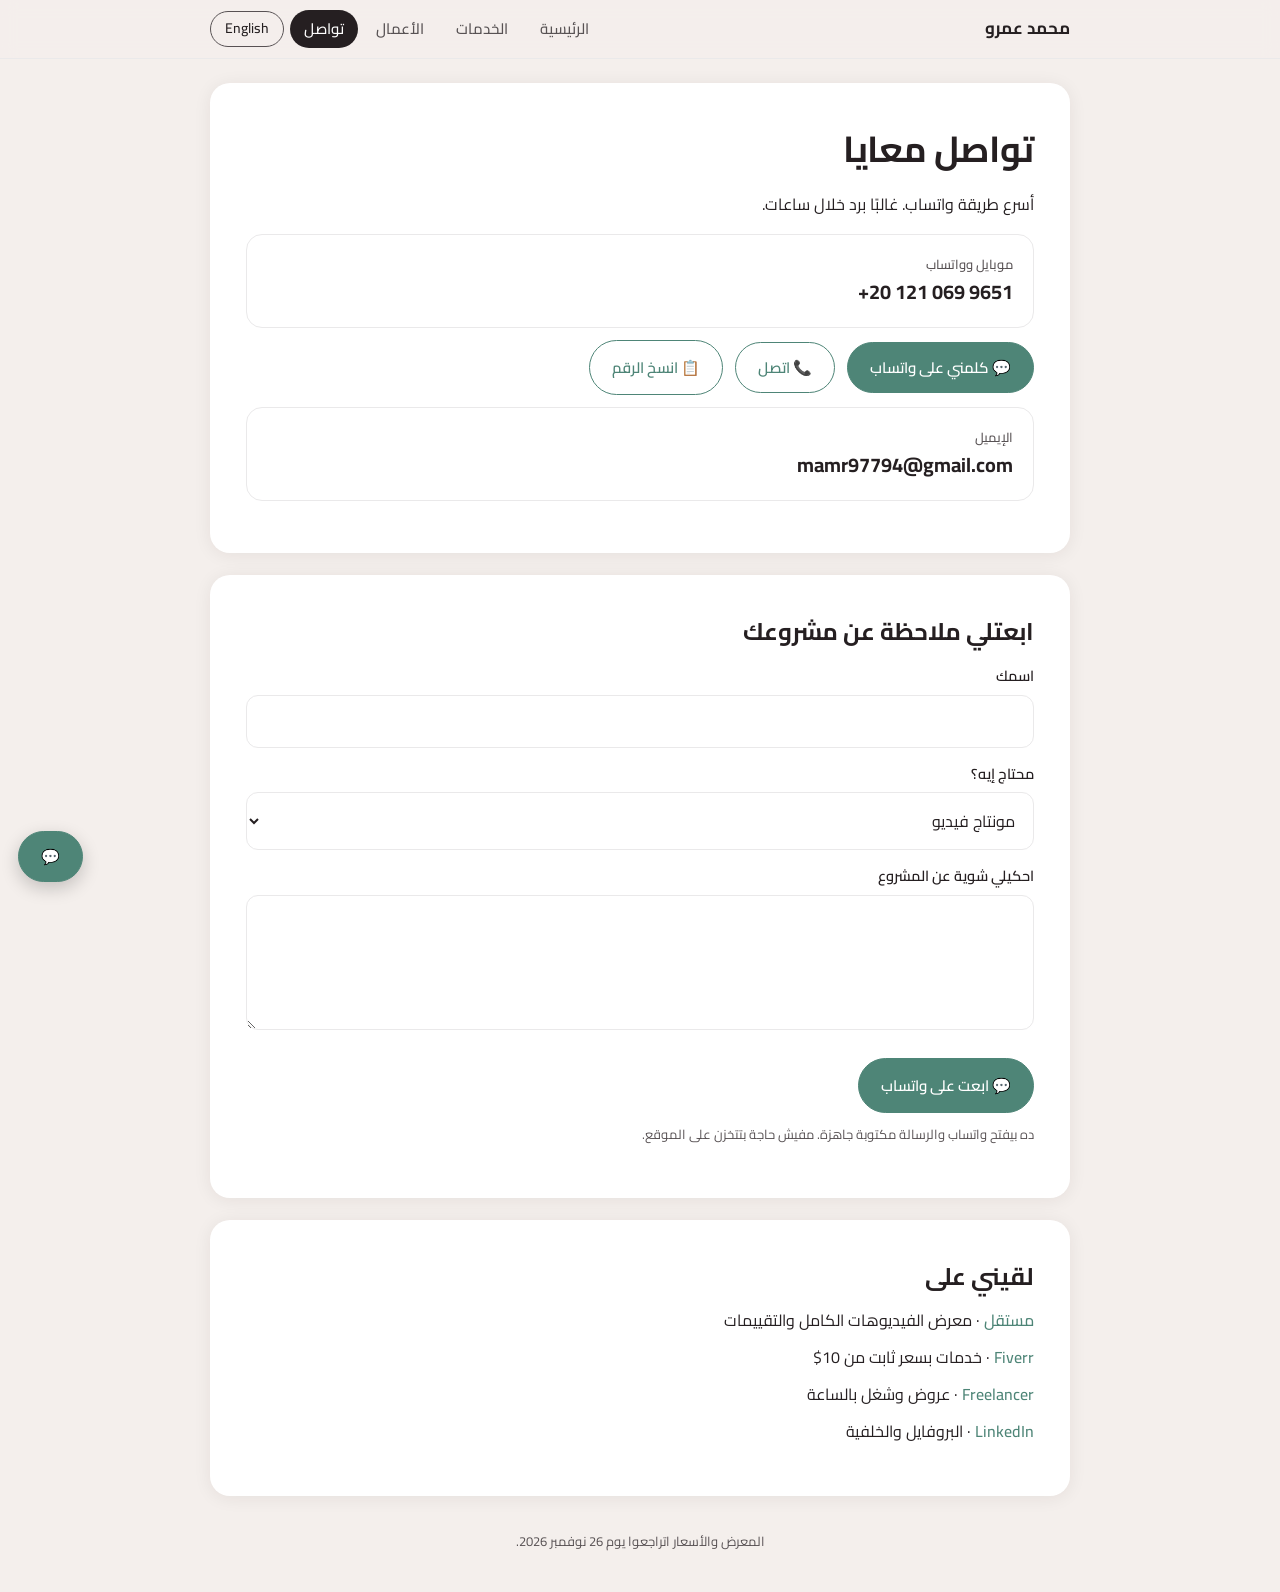
==== ar-contact.html @ 074ee562 "Multi-page interactive site, EN/AR, contact" ====
<!DOCTYPE html>
<html lang="ar" dir="rtl">
<head><meta charset="UTF-8"><meta name="viewport" content="width=device-width, initial-scale=1">
<title>تواصل | محمد عمرو</title>
<meta name="description" content="بعمل مونتاج للفيديوهات القصيرة، وبضيف ترجمة عربية واضحة، وبعمل مواقع تفاعلية. لغتي الأم العربية وبتكلم إنجليزي كويس. ابعتلي الفيديو وهترجعلك حاجة جاهزة للنشر.">
<link rel="preconnect" href="https://fonts.googleapis.com"><link rel="preconnect" href="https://fonts.gstatic.com" crossorigin>
<link href="https://fonts.googleapis.com/css2?family=Cairo:wght@400;600;700&display=swap" rel="stylesheet">
<link rel="stylesheet" href="style.css">
<style>:root{--f:Cairo;--fh:Cairo}</style>
</head><body>
<header><div class="bar"><a class="brand" href="ar.html">محمد عمرو</a><nav><a href="ar.html">الرئيسية</a><a href="ar-services.html">الخدمات</a><a href="ar-work.html">الأعمال</a><a href="ar-contact.html" class=on>تواصل</a></nav><a class="sw" href="contact.html" hreflang="en">English</a></div></header>
<main>
<section class="card"><h1>تواصل معايا</h1><p>أسرع طريقة واتساب. غالبًا برد خلال ساعات.</p>
<a class="big" href="https://wa.me/201210699651" target="_blank" rel="noopener"><small>موبايل وواتساب</small><b>+20 121 069 9651</b></a>
<div class="row"><a class="btn p" href="https://wa.me/201210699651" target="_blank" rel="noopener">💬 كلمني على واتساب</a><a class="btn" href="tel:+201210699651">📞 اتصل</a><button class="btn" id="cp" data-done="اتنسخ">📋 انسخ الرقم</button></div>
<a class="big" href="mailto:mamr97794@gmail.com"><small>الإيميل</small><b>mamr97794@gmail.com</b></a></section>
<section class="card"><h2>ابعتلي ملاحظة عن مشروعك</h2><form id="pf" data-pre="أهلاً محمد، شفت معرض أعمالك." data-ln="الاسم" data-lt="المطلوب" data-lm="ملاحظة">
<label for="n">اسمك</label><input id="n" name="n" required>
<label for="t">محتاج إيه؟</label><select id="t" name="t"><option>مونتاج فيديو</option><option>ترجمة عربية</option><option>ترجمة نصوص</option><option>موقع تفاعلي</option><option>حاجة تانية</option></select>
<label for="m">احكيلي شوية عن المشروع</label><textarea id="m" name="m" rows="4" required></textarea>
<div class="btns"><button class="btn p" type="submit">💬 ابعت على واتساب</button></div><p class="hint">ده بيفتح واتساب والرسالة مكتوبة جاهزة. مفيش حاجة بتتخزن على الموقع.</p></form></section>
<section class="card"><h2>لقيني على</h2><div class="links"><p><a href="https://mostaql.com/u/Mohamed13314">مستقل</a> · معرض الفيديوهات الكامل والتقييمات</p><p><a href="https://www.fiverr.com/mohamedamr_cut">Fiverr</a> · خدمات بسعر ثابت من 10$</p><p><a href="https://www.freelancer.com/u/mohamedamrcut">Freelancer</a> · عروض وشغل بالساعة</p><p><a href="https://www.linkedin.com/in/mohamed-amr-85429a452/">LinkedIn</a> · البروفايل والخلفية</p></div></section>
</main><footer>المعرض والأسعار اتراجعوا يوم 26 نوفمبر 2026.</footer>
<a class="btn p fab" href="https://wa.me/201210699651" target="_blank" rel="noopener" aria-label="WhatsApp">💬</a>
<div id="lb"><img id="lbi" alt=""></div><script src="script.js"></script></body></html>
---- style.css ----
:root{--sand:#f4efec;--page:#fff;--ink:#251f21;--ink2:#585254;--hair:#eae9ea;--teal:#4e8577;--teal-d:#3b685d}
*{box-sizing:border-box}html{scroll-behavior:smooth}
body{margin:0;background:var(--sand);color:var(--ink);font:400 16px/1.7 var(--f),-apple-system,"Segoe UI",Tahoma,sans-serif}
h1,h2{font-family:var(--fh),Georgia,serif;font-weight:500;line-height:1.25;margin:0 0 12px}
[dir=rtl] h1,[dir=rtl] h2{font-weight:700;line-height:1.45}
h1{font-size:36px;letter-spacing:-.01em}h2{font-size:24px}
a{color:var(--teal);text-decoration:none;font-weight:500}a:hover{text-decoration:underline}
header{position:sticky;top:0;z-index:5;background:rgba(244,239,236,.94);backdrop-filter:blur(8px);border-bottom:1px solid var(--hair)}
.bar{max-width:900px;margin:auto;display:flex;align-items:center;gap:6px;padding:10px 20px;flex-wrap:wrap}
.brand{font-weight:700;color:var(--ink);margin-inline-end:auto;font-size:17px}.brand:hover{text-decoration:none}
nav{display:flex;gap:4px;flex-wrap:wrap}
nav a{color:var(--ink2);padding:6px 14px;border-radius:999px;font-size:15px}
nav a:hover{background:#fff;text-decoration:none}nav a.on{background:var(--ink);color:#fff}
.sw{border:1px solid var(--ink2);color:var(--ink);padding:5px 14px;border-radius:999px;font-size:14px}.sw:hover{background:#fff;text-decoration:none}
main{max-width:900px;margin:24px auto;padding:0 20px}
.card{background:var(--page);border-radius:20px;padding:40px 36px;box-shadow:0 2px 18px rgba(37,31,33,.07);margin-bottom:22px;animation:rise .5s ease both}
@keyframes rise{from{opacity:0;transform:translateY(12px)}to{opacity:1;transform:none}}
.fact{color:var(--teal);font-weight:600;font-size:14px;margin:0 0 14px}
.kicker{color:var(--ink2);font-size:13px;letter-spacing:.1em;text-transform:uppercase;margin:0 0 6px}
[dir=rtl] .kicker{letter-spacing:0}
.btns{display:flex;gap:10px;flex-wrap:wrap;margin:20px 0 0}
.btn{display:inline-flex;align-items:center;gap:8px;padding:12px 22px;border-radius:999px;border:1.5px solid var(--teal);color:var(--teal);font-weight:600;font-size:15px;background:#fff;cursor:pointer;font-family:inherit;transition:transform .15s,background .15s}
.btn:hover{transform:translateY(-2px);text-decoration:none;background:#eef5f2}
.btn.p{background:var(--teal);color:#fff}.btn.p:hover{background:var(--teal-d)}
.strip{display:flex;gap:10px;overflow-x:auto;padding:6px 2px 14px;margin-top:20px}
.strip img{height:240px;border-radius:14px;cursor:zoom-in;display:block;transition:transform .2s}.strip img:hover{transform:scale(1.03)}
.cards{display:grid;grid-template-columns:repeat(3,1fr);gap:14px}
.mini{display:block;border:1px solid var(--hair);border-radius:16px;padding:20px;color:var(--ink);transition:transform .2s,box-shadow .2s}
.mini:hover{transform:translateY(-4px);box-shadow:0 8px 20px rgba(37,31,33,.1);text-decoration:none}
.mini .ic{font-size:28px}.mini b{display:block;margin:6px 0 2px}.mini span{color:var(--ink2);font-size:14.5px;display:block}.mini em{font-style:normal;color:var(--teal);font-size:14px;font-weight:600;display:block;margin-top:10px}
figure{margin:14px 0}figure img{max-width:230px;width:100%;border-radius:14px;display:block}
figcaption{color:var(--ink2);font-size:13px;margin-top:8px}
details{border:1px solid var(--hair);border-radius:16px;margin-bottom:12px;overflow:hidden}
summary{display:flex;gap:12px;align-items:center;padding:16px 20px;cursor:pointer;list-style:none;font-weight:600}
summary::-webkit-details-marker{display:none}
summary .pr{margin-inline-start:auto;color:var(--teal)}
summary::after{content:"+";font-size:22px;color:var(--ink2);line-height:1;width:18px;text-align:center}
details[open] summary::after{content:"\2212"}details[open]{background:#fbfaf9}
.dbody{padding:0 20px 20px}.dbody p{margin:0 0 10px;color:var(--ink2)}
.dbody ul{margin:0 0 14px;padding-inline-start:20px}.dbody li{margin:3px 0}.dbody h4{margin:10px 0 4px;font-size:14px}
dl{display:grid;grid-template-columns:minmax(110px,180px) 1fr;margin:8px 0 0}
dt{color:var(--ink2);padding:10px 0;border-top:1px solid var(--hair)}dd{margin:0;padding:10px 0;border-top:1px solid var(--hair);font-weight:500}
ol.steps{list-style:none;margin:0;padding:0;counter-reset:s}
ol.steps li{counter-increment:s;display:flex;gap:14px;padding:10px 0;border-top:1px solid var(--hair)}
ol.steps li::before{content:counter(s);background:var(--teal);color:#fff;width:26px;height:26px;border-radius:50%;display:grid;place-items:center;font-size:13px;flex:none;margin-top:2px}
.filters{display:flex;gap:8px;margin:12px 0 18px;flex-wrap:wrap}
.chip{border:1.5px solid var(--hair);background:#fff;border-radius:999px;padding:7px 18px;cursor:pointer;font:inherit;font-size:14.5px;color:var(--ink2)}
.chip.on{background:var(--ink);border-color:var(--ink);color:#fff}
.grid{display:grid;grid-template-columns:repeat(3,1fr);gap:14px}
.work{border:1px solid var(--hair);border-radius:16px;overflow:hidden;background:#fff;transition:transform .2s,box-shadow .2s}
.work:hover{transform:translateY(-3px);box-shadow:0 8px 20px rgba(37,31,33,.1)}
.work img{width:100%;aspect-ratio:3/4;object-fit:cover;display:block;cursor:zoom-in}
.work div{padding:12px 14px}.work b{display:block;font-size:14.5px;line-height:1.4}.work span{color:var(--ink2);font-size:13px;display:block;margin-top:2px}
.work.hide{display:none}
.note{background:var(--sand);border-radius:12px;padding:14px 16px;margin:18px 0;font-size:14.5px}.note b{display:block;margin-bottom:4px}
.big{display:block;border:1px solid var(--hair);border-radius:16px;padding:18px 20px;margin:12px 0;color:var(--ink)}
a.big:hover{background:#fbfaf9;text-decoration:none;border-color:var(--teal)}
.big small{display:block;color:var(--ink2);font-size:13px}.big b{font-size:20px;direction:ltr;unicode-bidi:plaintext}
.row{display:flex;gap:12px;align-items:center;flex-wrap:wrap}
form label{display:block;font-weight:600;margin:14px 0 6px;font-size:14.5px}
input,select,textarea{width:100%;padding:12px 14px;border:1.5px solid var(--hair);border-radius:12px;font:inherit;background:#fff;color:var(--ink)}
input:focus,select:focus,textarea:focus{outline:none;border-color:var(--teal)}
.hint{color:var(--ink2);font-size:13px;margin-top:10px}
.links p{margin:10px 0}
footer{color:var(--ink2);font-size:13px;text-align:center;padding:10px 20px 40px}
#lb{position:fixed;inset:0;background:rgba(20,16,17,.88);display:none;align-items:center;justify-content:center;z-index:20;cursor:zoom-out}
#lb.open{display:flex}#lb img{max-width:92vw;max-height:88vh;border-radius:10px}
.fab{position:fixed;bottom:18px;inset-inline-end:18px;z-index:6;box-shadow:0 6px 18px rgba(0,0,0,.2)}
@media(max-width:700px){.card{padding:26px 20px}h1{font-size:28px}.cards,.grid{grid-template-columns:1fr 1fr}.strip img{height:190px}.brand{width:100%}}
@media(max-width:460px){.cards{grid-template-columns:1fr}}
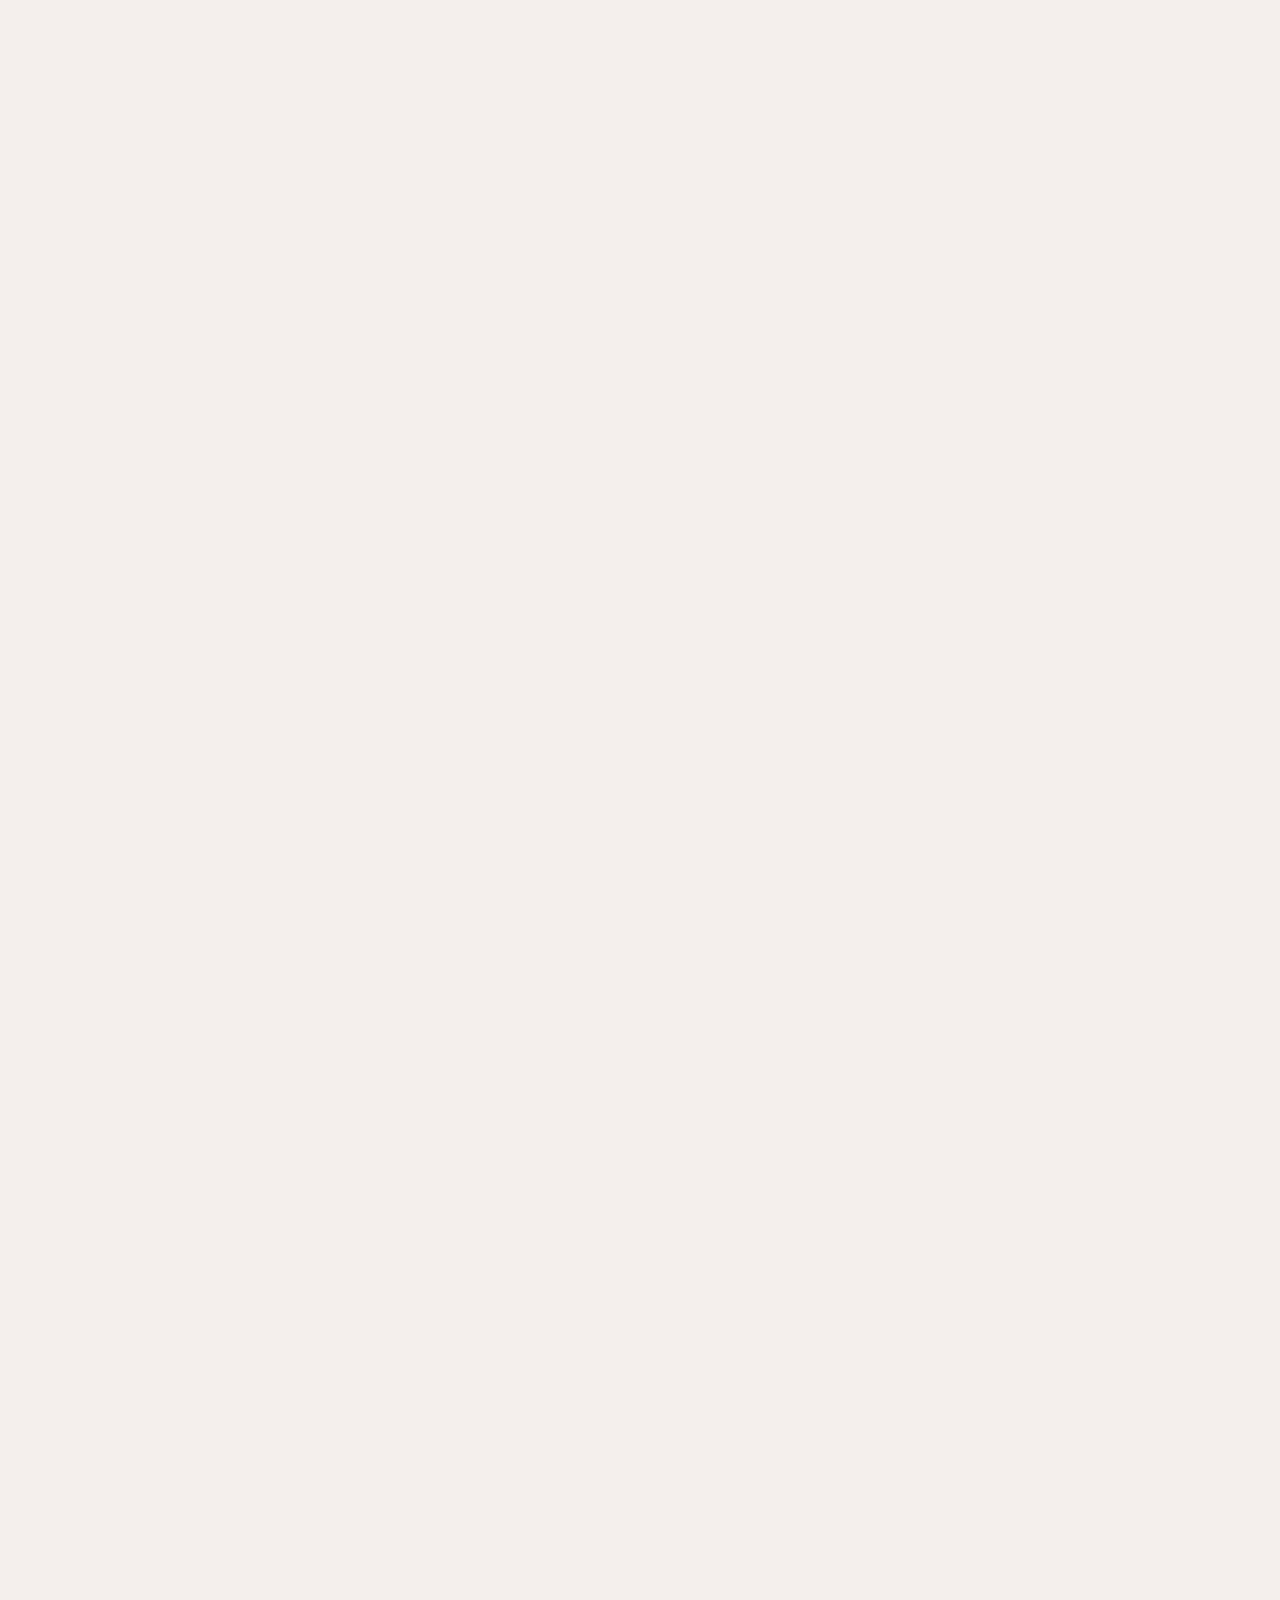
==== commit 4ea9e0ab: "Professional upgrades: in-page video, logo, case studies, SEO, contact form" ====
--- a/ar-contact.html
+++ b/ar-contact.html
@@ -3,12 +3,25 @@
 <head><meta charset="UTF-8"><meta name="viewport" content="width=device-width, initial-scale=1">
 <title>تواصل | محمد عمرو</title>
 <meta name="description" content="بعمل مونتاج للفيديوهات القصيرة، وبضيف ترجمة عربية واضحة، وبعمل مواقع تفاعلية. لغتي الأم العربية وبتكلم إنجليزي كويس. ابعتلي الفيديو وهترجعلك حاجة جاهزة للنشر.">
+<link rel="icon" type="image/svg+xml" href="logo.svg">
+<link rel="canonical" href="https://mohamedamrcut.github.io/ar-contact.html">
+<link rel="alternate" hreflang="en" href="https://mohamedamrcut.github.io/contact.html">
+<link rel="alternate" hreflang="ar" href="https://mohamedamrcut.github.io/ar-contact.html">
+<link rel="alternate" hreflang="x-default" href="https://mohamedamrcut.github.io/index.html">
+<meta name="theme-color" content="#f4efec">
+<meta property="og:type" content="website">
+<meta property="og:site_name" content="Mohamed Amr">
+<meta property="og:title" content="تواصل | محمد عمرو">
+<meta property="og:description" content="بعمل مونتاج للفيديوهات القصيرة، وبضيف ترجمة عربية واضحة، وبعمل مواقع تفاعلية. لغتي الأم العربية وبتكلم إنجليزي كويس. ابعتلي الفيديو وهترجعلك حاجة جاهزة للنشر.">
+<meta property="og:url" content="https://mohamedamrcut.github.io/ar-contact.html">
+<meta property="og:image" content="https://mohamedamrcut.github.io/og.jpg">
+<meta name="twitter:card" content="summary_large_image">
 <link rel="preconnect" href="https://fonts.googleapis.com"><link rel="preconnect" href="https://fonts.gstatic.com" crossorigin>
 <link href="https://fonts.googleapis.com/css2?family=Cairo:wght@400;600;700&display=swap" rel="stylesheet">
 <link rel="stylesheet" href="style.css">
 <style>:root{--f:Cairo;--fh:Cairo}</style>
 </head><body>
-<header><div class="bar"><a class="brand" href="ar.html">محمد عمرو</a><nav><a href="ar.html">الرئيسية</a><a href="ar-services.html">الخدمات</a><a href="ar-work.html">الأعمال</a><a href="ar-contact.html" class=on>تواصل</a></nav><a class="sw" href="contact.html" hreflang="en">English</a></div></header>
+<header><div class="bar"><a class="brand" href="ar.html"><img src="logo.svg" alt="" width="30" height="30">محمد عمرو</a><nav><a href="ar.html">الرئيسية</a><a href="ar-services.html">الخدمات</a><a href="ar-work.html">الأعمال</a><a href="ar-contact.html" class=on>تواصل</a></nav><a class="sw" href="contact.html" hreflang="en">English</a></div></header>
 <main>
 <section class="card"><h1>تواصل معايا</h1><p>أسرع طريقة واتساب. غالبًا برد خلال ساعات.</p>
 <a class="big" href="https://wa.me/201210699651" target="_blank" rel="noopener"><small>موبايل وواتساب</small><b>+20 121 069 9651</b></a>
@@ -19,6 +32,7 @@
 <label for="t">محتاج إيه؟</label><select id="t" name="t"><option>مونتاج فيديو</option><option>ترجمة عربية</option><option>ترجمة نصوص</option><option>موقع تفاعلي</option><option>حاجة تانية</option></select>
 <label for="m">احكيلي شوية عن المشروع</label><textarea id="m" name="m" rows="4" required></textarea>
 <div class="btns"><button class="btn p" type="submit">💬 ابعت على واتساب</button></div><p class="hint">ده بيفتح واتساب والرسالة مكتوبة جاهزة. مفيش حاجة بتتخزن على الموقع.</p></form></section>
+<section class="card"><h2>أو ابعتها على الإيميل</h2><form action="https://formsubmit.co/mamr97794@gmail.com" method="POST"><input type="hidden" name="_subject" value="Portfolio contact form (AR)"><input type="hidden" name="_template" value="table"><input type="hidden" name="_captcha" value="false"><input type="hidden" name="_next" value="https://mohamedamrcut.github.io/ar-thanks.html"><input type="text" name="_honey" class="hp" tabindex="-1" autocomplete="off"><label for="an2">اسمك</label><input id="an2" name="name" required><label for="ae">إيميلك</label><input id="ae" name="email" type="email" required><label for="am">رسالتك</label><textarea id="am" name="message" rows="4" required></textarea><div class="btns"><button class="btn p" type="submit">✉️ ابعت بالإيميل</button></div><p class="hint">بتوصلني على الإيميل مباشرة. مفيش حاجة بتتخزن على الموقع.</p></form></section>
 <section class="card"><h2>لقيني على</h2><div class="links"><p><a href="https://mostaql.com/u/Mohamed13314">مستقل</a> · معرض الفيديوهات الكامل والتقييمات</p><p><a href="https://www.fiverr.com/mohamedamr_cut">Fiverr</a> · خدمات بسعر ثابت من 10$</p><p><a href="https://www.freelancer.com/u/mohamedamrcut">Freelancer</a> · عروض وشغل بالساعة</p><p><a href="https://www.linkedin.com/in/mohamed-amr-85429a452/">LinkedIn</a> · البروفايل والخلفية</p></div></section>
 </main><footer>المعرض والأسعار اتراجعوا يوم 26 نوفمبر 2026.</footer>
 <a class="btn p fab" href="https://wa.me/201210699651" target="_blank" rel="noopener" aria-label="WhatsApp">💬</a>
--- a/style.css
+++ b/style.css
@@ -47,7 +47,7 @@
 .filters{display:flex;gap:8px;margin:12px 0 18px;flex-wrap:wrap}
 .chip{border:1.5px solid var(--hair);background:#fff;border-radius:999px;padding:7px 18px;cursor:pointer;font:inherit;font-size:14.5px;color:var(--ink2)}
 .chip.on{background:var(--ink);border-color:var(--ink);color:#fff}
-.grid{display:grid;grid-template-columns:repeat(3,1fr);gap:14px}
+.grid{display:grid;grid-template-columns:repeat(3,1fr);gap:14px;align-items:start}
 .work{border:1px solid var(--hair);border-radius:16px;overflow:hidden;background:#fff;transition:transform .2s,box-shadow .2s}
 .work:hover{transform:translateY(-3px);box-shadow:0 8px 20px rgba(37,31,33,.1)}
 .work img{width:100%;aspect-ratio:3/4;object-fit:cover;display:block;cursor:zoom-in}
@@ -69,3 +69,13 @@
 .fab{position:fixed;bottom:18px;inset-inline-end:18px;z-index:6;box-shadow:0 6px 18px rgba(0,0,0,.2)}
 @media(max-width:700px){.card{padding:26px 20px}h1{font-size:28px}.cards,.grid{grid-template-columns:1fr 1fr}.strip img{height:190px}.brand{width:100%}}
 @media(max-width:460px){.cards{grid-template-columns:1fr}}
+
+.brand img{border-radius:8px;vertical-align:-9px;margin-inline-end:8px}
+.vp{position:relative;display:block;width:100%;border:0;padding:0;background:#151211;cursor:pointer}
+.vp img{width:100%;aspect-ratio:3/4;object-fit:cover;display:block}
+.vp .play{position:absolute;inset:0;display:grid;place-items:center}
+.vp .play::before{content:"";width:56px;height:56px;border-radius:50%;background:rgba(37,31,33,.75)}
+.vp .play::after{content:"";position:absolute;width:0;height:0;border-left:16px solid #fff;border-top:10px solid transparent;border-bottom:10px solid transparent;margin-left:5px}
+.work video{width:100%;display:block;background:#000}
+.hp{position:absolute!important;left:-9999px!important;top:-9999px!important;opacity:0;height:0;width:0}
+.cs summary .pr{font-weight:400;font-size:13px}
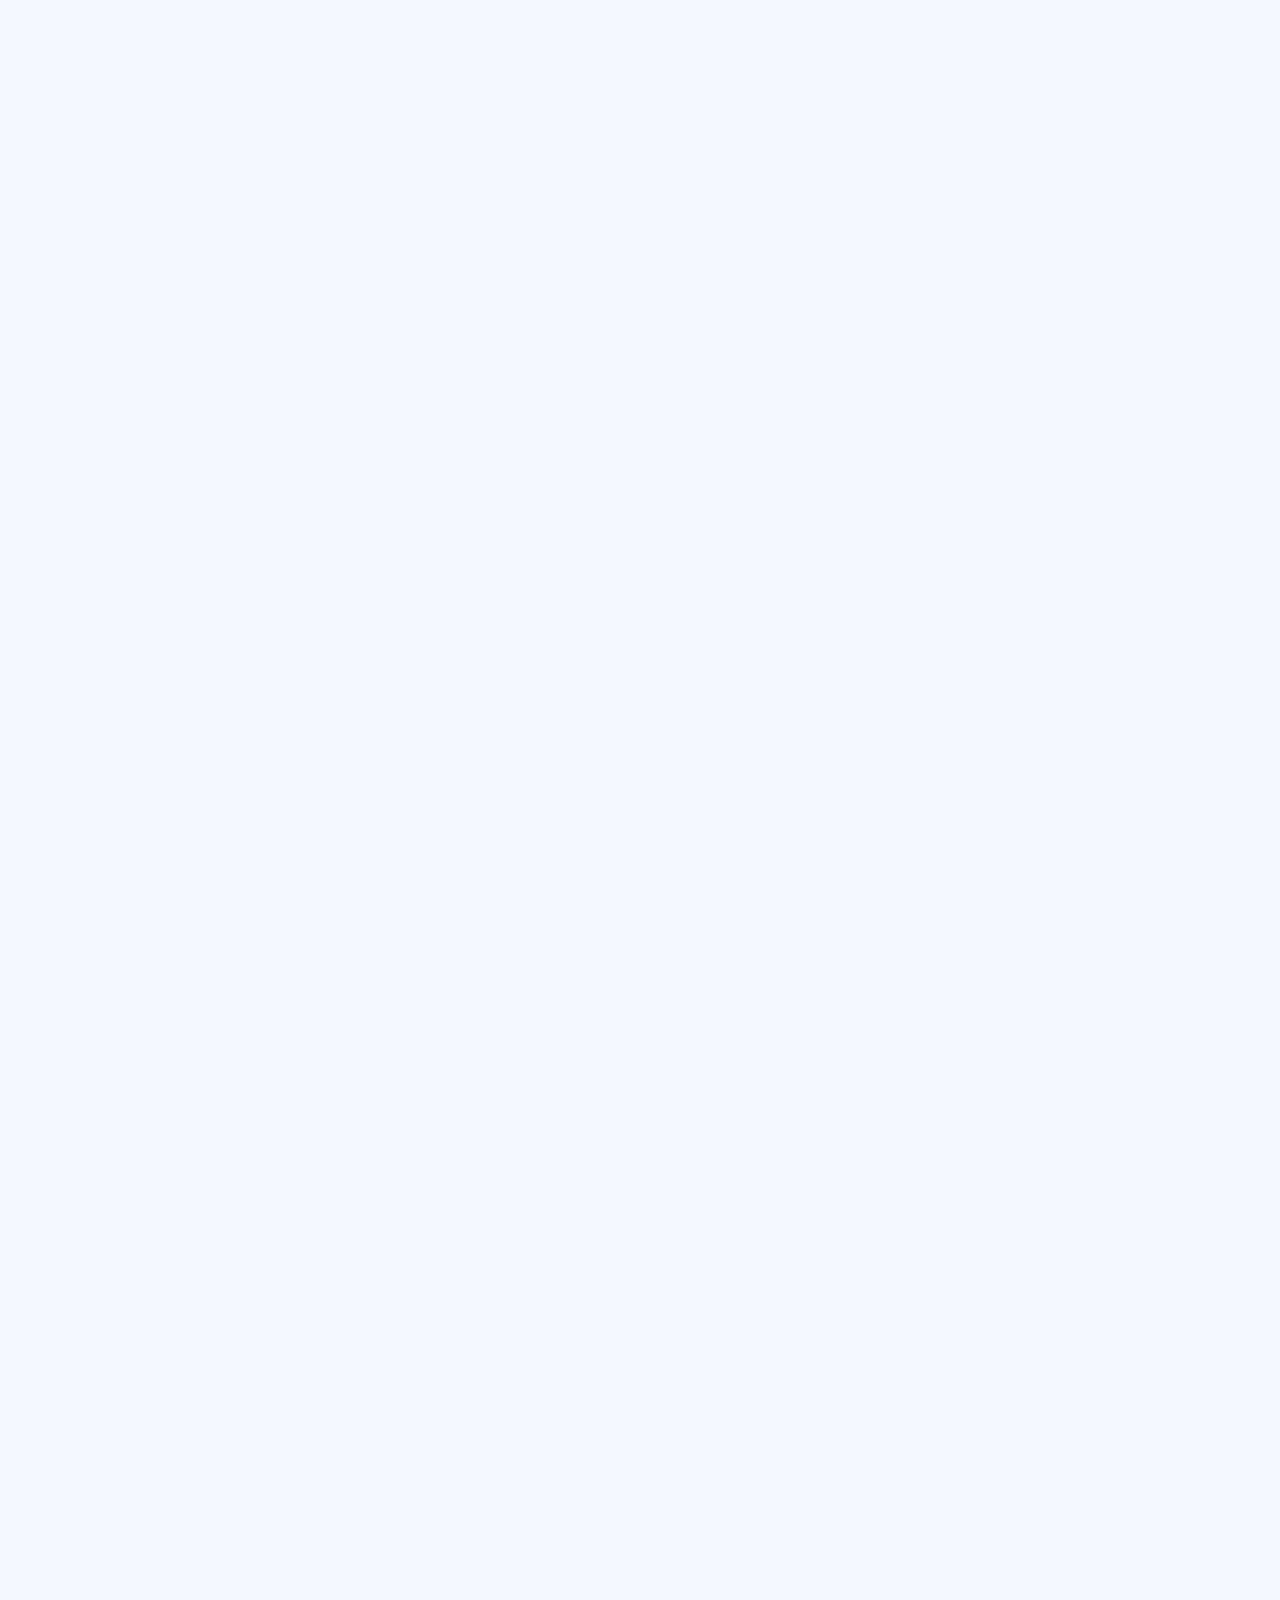
==== commit 32fd6638: "White and blue color scheme" ====
--- a/ar-contact.html
+++ b/ar-contact.html
@@ -8,7 +8,7 @@
 <link rel="alternate" hreflang="en" href="https://mohamedamrcut.github.io/contact.html">
 <link rel="alternate" hreflang="ar" href="https://mohamedamrcut.github.io/ar-contact.html">
 <link rel="alternate" hreflang="x-default" href="https://mohamedamrcut.github.io/index.html">
-<meta name="theme-color" content="#f4efec">
+<meta name="theme-color" content="#f4f8ff">
 <meta property="og:type" content="website">
 <meta property="og:site_name" content="Mohamed Amr">
 <meta property="og:title" content="تواصل | محمد عمرو">
--- a/style.css
+++ b/style.css
@@ -1,12 +1,12 @@
 
-:root{--sand:#f4efec;--page:#fff;--ink:#251f21;--ink2:#585254;--hair:#eae9ea;--teal:#4e8577;--teal-d:#3b685d}
+:root{--sand:#f4f8ff;--page:#fff;--ink:#0f1b33;--ink2:#4f5f7a;--hair:#e1e8f5;--teal:#1f5fd6;--teal-d:#1748a8}
 *{box-sizing:border-box}html{scroll-behavior:smooth}
 body{margin:0;background:var(--sand);color:var(--ink);font:400 16px/1.7 var(--f),-apple-system,"Segoe UI",Tahoma,sans-serif}
 h1,h2{font-family:var(--fh),Georgia,serif;font-weight:500;line-height:1.25;margin:0 0 12px}
 [dir=rtl] h1,[dir=rtl] h2{font-weight:700;line-height:1.45}
 h1{font-size:36px;letter-spacing:-.01em}h2{font-size:24px}
 a{color:var(--teal);text-decoration:none;font-weight:500}a:hover{text-decoration:underline}
-header{position:sticky;top:0;z-index:5;background:rgba(244,239,236,.94);backdrop-filter:blur(8px);border-bottom:1px solid var(--hair)}
+header{position:sticky;top:0;z-index:5;background:rgba(244,248,255,.94);backdrop-filter:blur(8px);border-bottom:1px solid var(--hair)}
 .bar{max-width:900px;margin:auto;display:flex;align-items:center;gap:6px;padding:10px 20px;flex-wrap:wrap}
 .brand{font-weight:700;color:var(--ink);margin-inline-end:auto;font-size:17px}.brand:hover{text-decoration:none}
 nav{display:flex;gap:4px;flex-wrap:wrap}
@@ -14,20 +14,20 @@
 nav a:hover{background:#fff;text-decoration:none}nav a.on{background:var(--ink);color:#fff}
 .sw{border:1px solid var(--ink2);color:var(--ink);padding:5px 14px;border-radius:999px;font-size:14px}.sw:hover{background:#fff;text-decoration:none}
 main{max-width:900px;margin:24px auto;padding:0 20px}
-.card{background:var(--page);border-radius:20px;padding:40px 36px;box-shadow:0 2px 18px rgba(37,31,33,.07);margin-bottom:22px;animation:rise .5s ease both}
+.card{background:var(--page);border-radius:20px;padding:40px 36px;box-shadow:0 2px 18px rgba(15,27,51,.07);margin-bottom:22px;animation:rise .5s ease both}
 @keyframes rise{from{opacity:0;transform:translateY(12px)}to{opacity:1;transform:none}}
 .fact{color:var(--teal);font-weight:600;font-size:14px;margin:0 0 14px}
 .kicker{color:var(--ink2);font-size:13px;letter-spacing:.1em;text-transform:uppercase;margin:0 0 6px}
 [dir=rtl] .kicker{letter-spacing:0}
 .btns{display:flex;gap:10px;flex-wrap:wrap;margin:20px 0 0}
 .btn{display:inline-flex;align-items:center;gap:8px;padding:12px 22px;border-radius:999px;border:1.5px solid var(--teal);color:var(--teal);font-weight:600;font-size:15px;background:#fff;cursor:pointer;font-family:inherit;transition:transform .15s,background .15s}
-.btn:hover{transform:translateY(-2px);text-decoration:none;background:#eef5f2}
+.btn:hover{transform:translateY(-2px);text-decoration:none;background:#e8f0fe}
 .btn.p{background:var(--teal);color:#fff}.btn.p:hover{background:var(--teal-d)}
 .strip{display:flex;gap:10px;overflow-x:auto;padding:6px 2px 14px;margin-top:20px}
 .strip img{height:240px;border-radius:14px;cursor:zoom-in;display:block;transition:transform .2s}.strip img:hover{transform:scale(1.03)}
 .cards{display:grid;grid-template-columns:repeat(3,1fr);gap:14px}
 .mini{display:block;border:1px solid var(--hair);border-radius:16px;padding:20px;color:var(--ink);transition:transform .2s,box-shadow .2s}
-.mini:hover{transform:translateY(-4px);box-shadow:0 8px 20px rgba(37,31,33,.1);text-decoration:none}
+.mini:hover{transform:translateY(-4px);box-shadow:0 8px 20px rgba(15,27,51,.1);text-decoration:none}
 .mini .ic{font-size:28px}.mini b{display:block;margin:6px 0 2px}.mini span{color:var(--ink2);font-size:14.5px;display:block}.mini em{font-style:normal;color:var(--teal);font-size:14px;font-weight:600;display:block;margin-top:10px}
 figure{margin:14px 0}figure img{max-width:230px;width:100%;border-radius:14px;display:block}
 figcaption{color:var(--ink2);font-size:13px;margin-top:8px}
@@ -36,7 +36,7 @@
 summary::-webkit-details-marker{display:none}
 summary .pr{margin-inline-start:auto;color:var(--teal)}
 summary::after{content:"+";font-size:22px;color:var(--ink2);line-height:1;width:18px;text-align:center}
-details[open] summary::after{content:"\2212"}details[open]{background:#fbfaf9}
+details[open] summary::after{content:"\2212"}details[open]{background:#f7faff}
 .dbody{padding:0 20px 20px}.dbody p{margin:0 0 10px;color:var(--ink2)}
 .dbody ul{margin:0 0 14px;padding-inline-start:20px}.dbody li{margin:3px 0}.dbody h4{margin:10px 0 4px;font-size:14px}
 dl{display:grid;grid-template-columns:minmax(110px,180px) 1fr;margin:8px 0 0}
@@ -49,13 +49,13 @@
 .chip.on{background:var(--ink);border-color:var(--ink);color:#fff}
 .grid{display:grid;grid-template-columns:repeat(3,1fr);gap:14px;align-items:start}
 .work{border:1px solid var(--hair);border-radius:16px;overflow:hidden;background:#fff;transition:transform .2s,box-shadow .2s}
-.work:hover{transform:translateY(-3px);box-shadow:0 8px 20px rgba(37,31,33,.1)}
+.work:hover{transform:translateY(-3px);box-shadow:0 8px 20px rgba(15,27,51,.1)}
 .work img{width:100%;aspect-ratio:3/4;object-fit:cover;display:block;cursor:zoom-in}
 .work div{padding:12px 14px}.work b{display:block;font-size:14.5px;line-height:1.4}.work span{color:var(--ink2);font-size:13px;display:block;margin-top:2px}
 .work.hide{display:none}
 .note{background:var(--sand);border-radius:12px;padding:14px 16px;margin:18px 0;font-size:14.5px}.note b{display:block;margin-bottom:4px}
 .big{display:block;border:1px solid var(--hair);border-radius:16px;padding:18px 20px;margin:12px 0;color:var(--ink)}
-a.big:hover{background:#fbfaf9;text-decoration:none;border-color:var(--teal)}
+a.big:hover{background:#f7faff;text-decoration:none;border-color:var(--teal)}
 .big small{display:block;color:var(--ink2);font-size:13px}.big b{font-size:20px;direction:ltr;unicode-bidi:plaintext}
 .row{display:flex;gap:12px;align-items:center;flex-wrap:wrap}
 form label{display:block;font-weight:600;margin:14px 0 6px;font-size:14.5px}
@@ -64,17 +64,17 @@
 .hint{color:var(--ink2);font-size:13px;margin-top:10px}
 .links p{margin:10px 0}
 footer{color:var(--ink2);font-size:13px;text-align:center;padding:10px 20px 40px}
-#lb{position:fixed;inset:0;background:rgba(20,16,17,.88);display:none;align-items:center;justify-content:center;z-index:20;cursor:zoom-out}
+#lb{position:fixed;inset:0;background:rgba(11,18,32,.88);display:none;align-items:center;justify-content:center;z-index:20;cursor:zoom-out}
 #lb.open{display:flex}#lb img{max-width:92vw;max-height:88vh;border-radius:10px}
 .fab{position:fixed;bottom:18px;inset-inline-end:18px;z-index:6;box-shadow:0 6px 18px rgba(0,0,0,.2)}
 @media(max-width:700px){.card{padding:26px 20px}h1{font-size:28px}.cards,.grid{grid-template-columns:1fr 1fr}.strip img{height:190px}.brand{width:100%}}
 @media(max-width:460px){.cards{grid-template-columns:1fr}}
 
 .brand img{border-radius:8px;vertical-align:-9px;margin-inline-end:8px}
-.vp{position:relative;display:block;width:100%;border:0;padding:0;background:#151211;cursor:pointer}
+.vp{position:relative;display:block;width:100%;border:0;padding:0;background:#0b1220;cursor:pointer}
 .vp img{width:100%;aspect-ratio:3/4;object-fit:cover;display:block}
 .vp .play{position:absolute;inset:0;display:grid;place-items:center}
-.vp .play::before{content:"";width:56px;height:56px;border-radius:50%;background:rgba(37,31,33,.75)}
+.vp .play::before{content:"";width:56px;height:56px;border-radius:50%;background:rgba(15,27,51,.75)}
 .vp .play::after{content:"";position:absolute;width:0;height:0;border-left:16px solid #fff;border-top:10px solid transparent;border-bottom:10px solid transparent;margin-left:5px}
 .work video{width:100%;display:block;background:#000}
 .hp{position:absolute!important;left:-9999px!important;top:-9999px!important;opacity:0;height:0;width:0}
